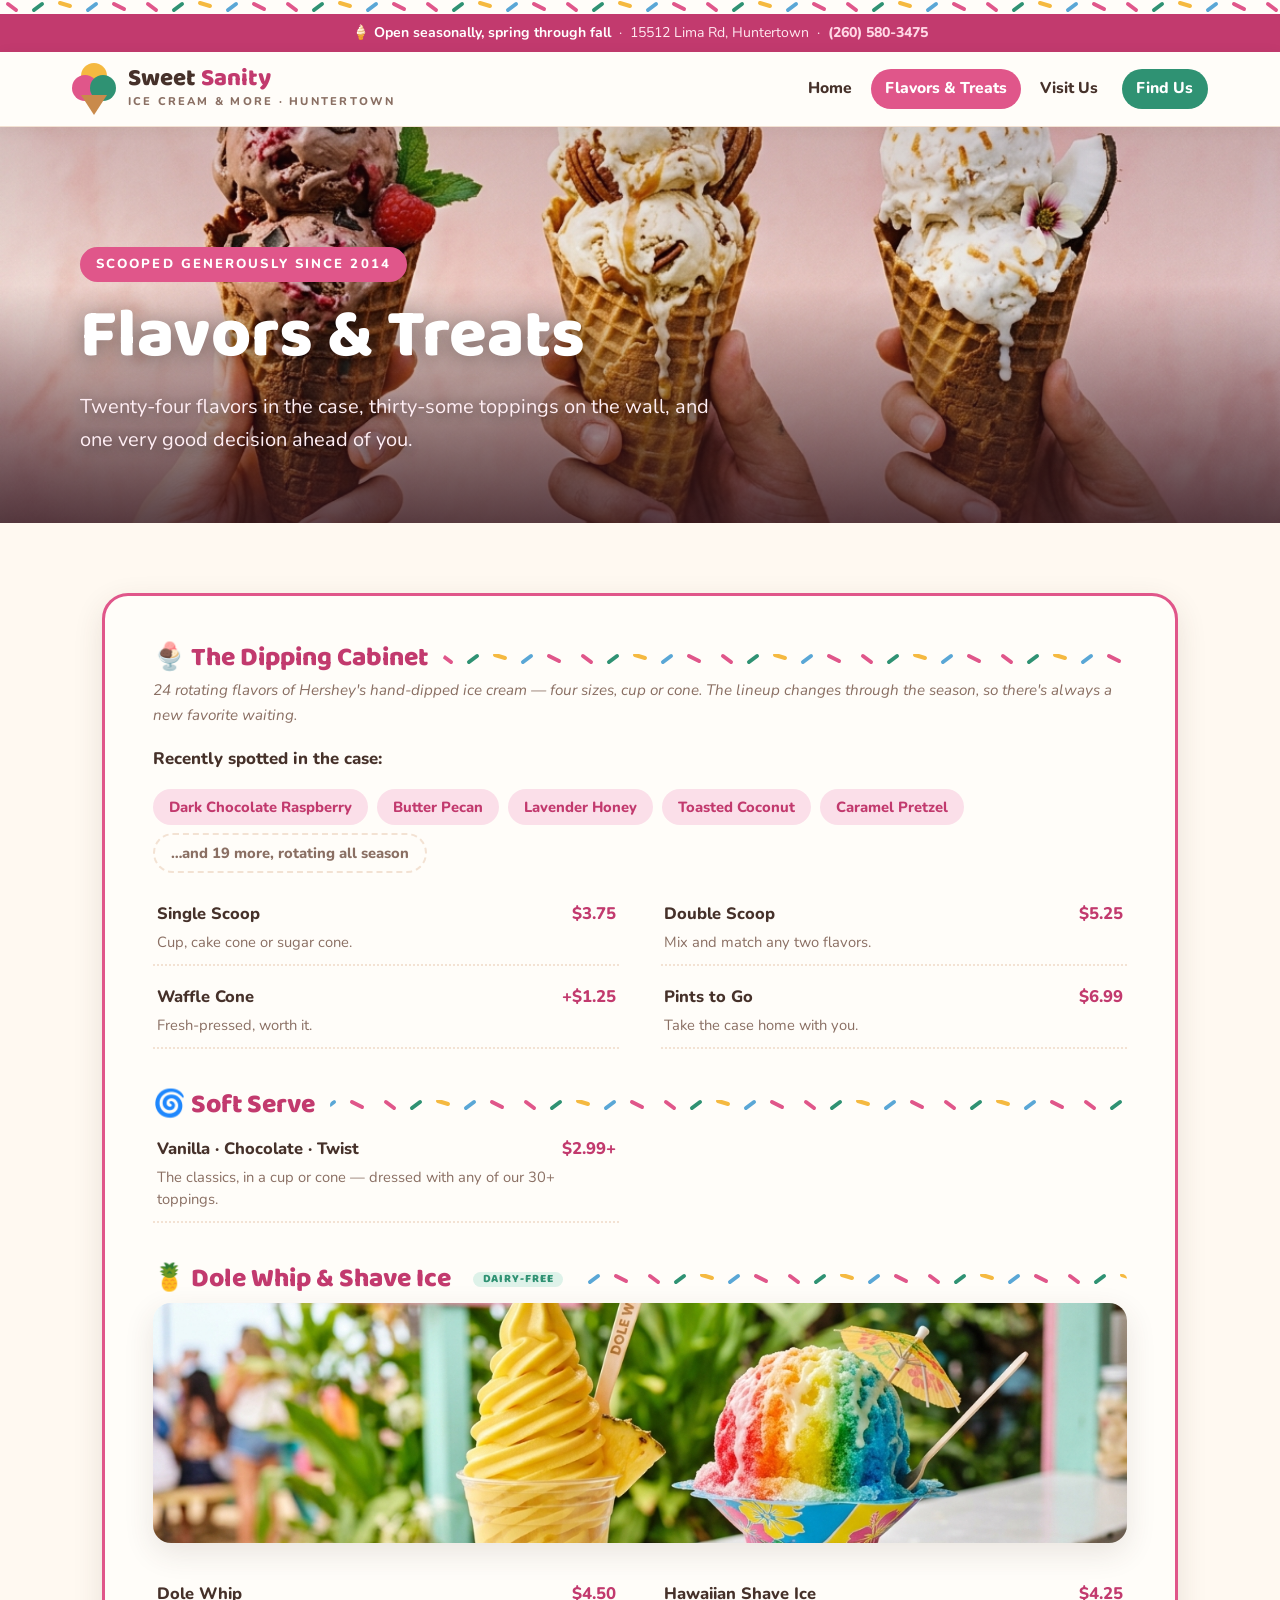
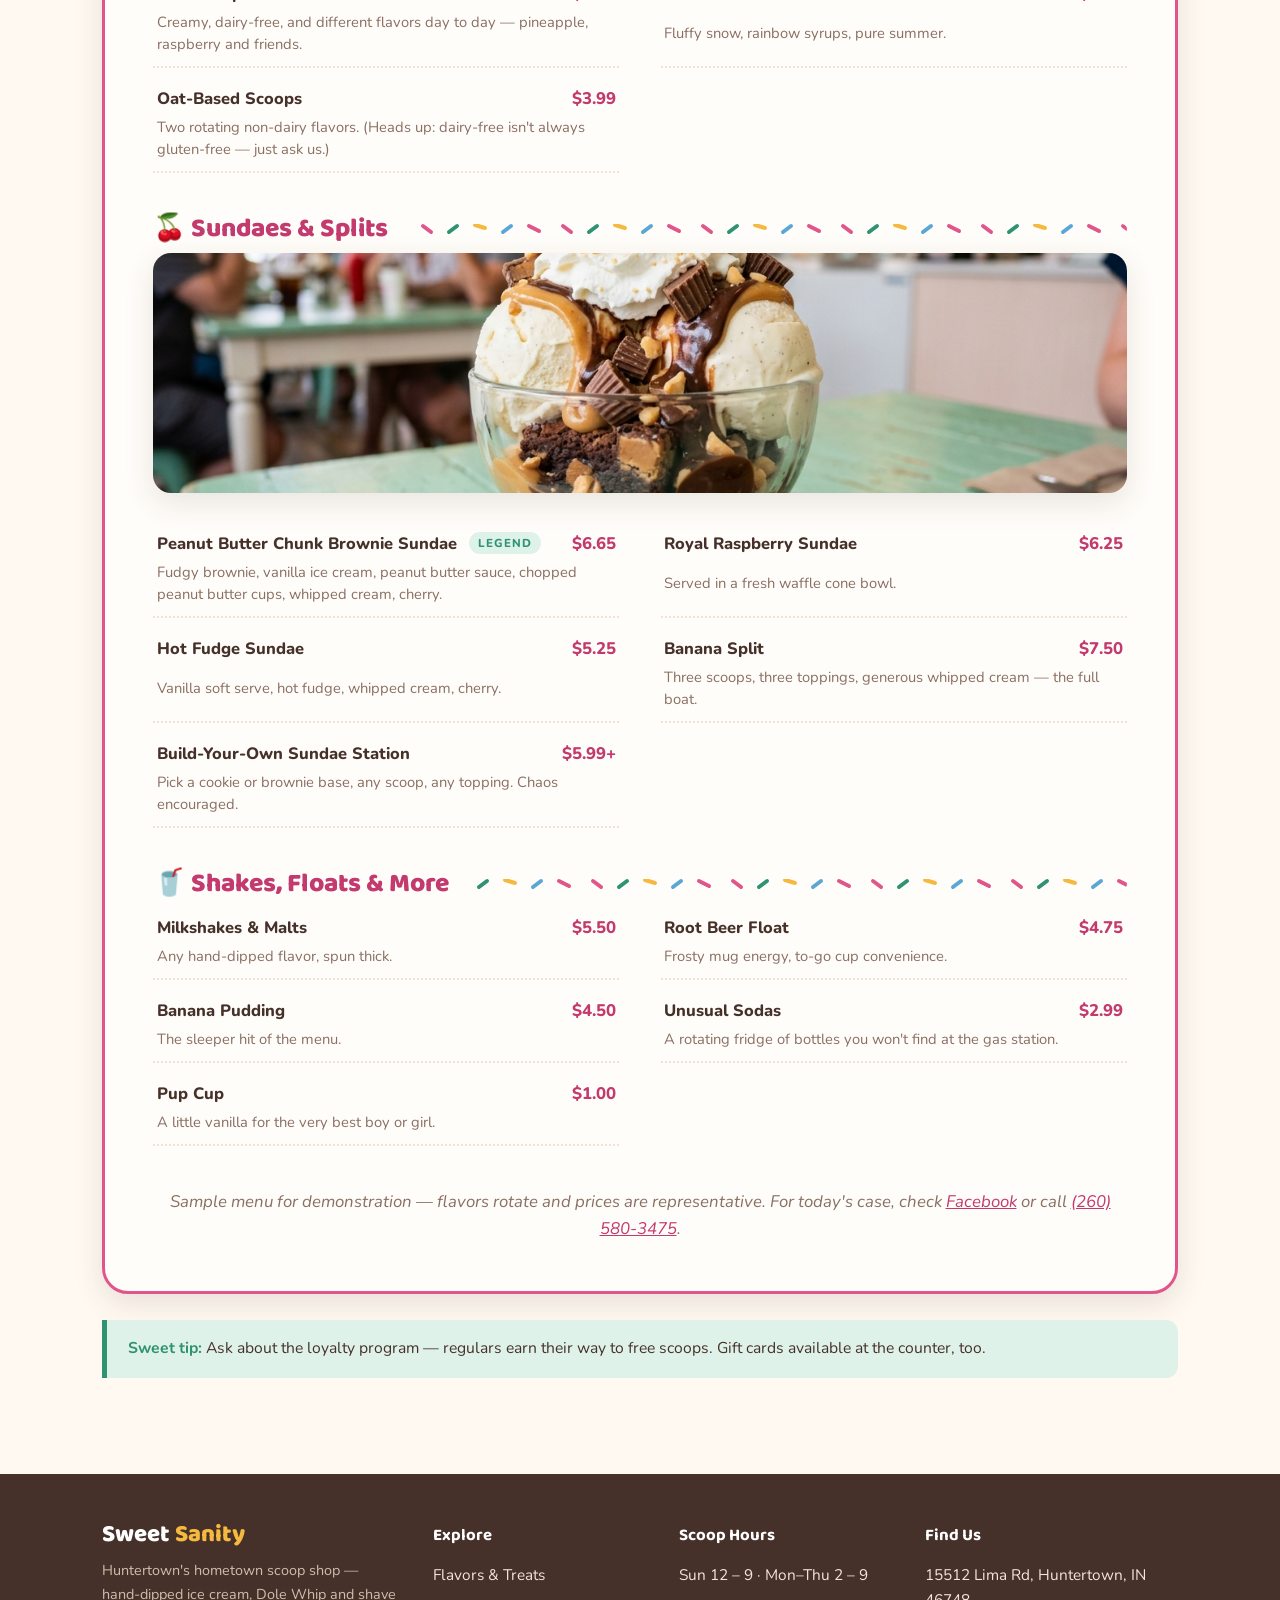
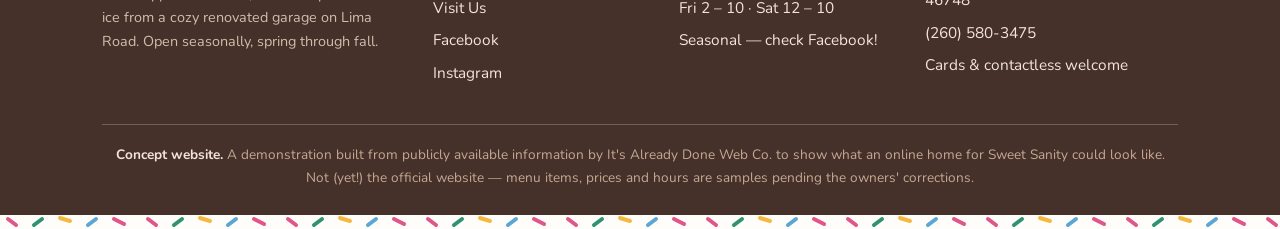
==== menu.html @ e62931eb "v1: Sweet Sanity Ice Cream concept site (spec build #2) Three-page playful parlor site built from pu" ====
<!DOCTYPE html>
<html lang="en">
<head>
<meta charset="UTF-8">
<meta name="viewport" content="width=device-width, initial-scale=1.0">
<title>Flavors &amp; Treats — Sweet Sanity Ice Cream · Huntertown, IN</title>
<meta name="description" content="24 rotating Hershey's hand-dipped flavors, soft serve, dairy-free Dole Whip, Hawaiian shave ice, sundaes, splits, shakes and floats at Sweet Sanity in Huntertown.">
<link rel="icon" href="data:image/svg+xml,<svg xmlns='http://www.w3.org/2000/svg' viewBox='0 0 100 100'><circle cx='35' cy='38' r='20' fill='%23e0568a'/><circle cx='65' cy='38' r='20' fill='%232f9273'/><circle cx='50' cy='24' r='20' fill='%23f5b940'/><path d='M28 55 L50 95 L72 55 Z' fill='%23c98a4b'/></svg>">
<link rel="stylesheet" href="css/style.css">
</head>
<body>

<div class="sprinkles"></div>
<div class="topbar">🍦 <strong>Open seasonally, spring through fall</strong> &nbsp;·&nbsp; 15512 Lima Rd, Huntertown &nbsp;·&nbsp; <a href="tel:+12605803475">(260) 580-3475</a></div>

<header class="site">
  <div class="nav-row">
    <a class="brand" href="index.html">
      <span class="scoops"><span class="s3"></span><span class="s1"></span><span class="s2"></span></span>
      <span>
        <span class="brand-name">Sweet <span>Sanity</span></span>
        <span class="brand-tag">Ice Cream &amp; More · Huntertown</span>
      </span>
    </a>
    <nav class="main">
      <a href="index.html">Home</a>
      <a href="menu.html" class="active">Flavors &amp; Treats</a>
      <a href="visit.html">Visit Us</a>
      <a href="visit.html" class="cta">Find Us</a>
    </nav>
  </div>
</header>

<section class="hero hero--page">
  <img class="hero-bg" src="assets/cones.png" alt="Waffle cones with generous scoops of hand-dipped ice cream">
  <div class="wrap hero-inner">
    <span class="kicker">Scooped generously since 2014</span>
    <h1>Flavors &amp; Treats</h1>
    <p class="lede">Twenty-four flavors in the case, thirty-some toppings on the wall, and one very good decision ahead of you.</p>
  </div>
</section>

<section class="block">
  <div class="wrap">
    <div class="menu-board">

      <div class="menu-section" id="dipped">
        <h3>🍨 The Dipping Cabinet</h3>
        <p class="note">24 rotating flavors of Hershey's hand-dipped ice cream — four sizes, cup or cone. The lineup changes through the season, so there's always a new favorite waiting.</p>
        <p style="font-weight:800; margin-top:0.6rem">Recently spotted in the case:</p>
        <div class="chips">
          <span>Dark Chocolate Raspberry</span>
          <span>Butter Pecan</span>
          <span>Lavender Honey</span>
          <span>Toasted Coconut</span>
          <span>Caramel Pretzel</span>
          <span class="more">…and 19 more, rotating all season</span>
        </div>
        <div class="menu-items" style="margin-top:1rem">
          <div class="mi"><span class="n">Single Scoop</span><span class="p">$3.75</span><span class="d">Cup, cake cone or sugar cone.</span></div>
          <div class="mi"><span class="n">Double Scoop</span><span class="p">$5.25</span><span class="d">Mix and match any two flavors.</span></div>
          <div class="mi"><span class="n">Waffle Cone</span><span class="p">+$1.25</span><span class="d">Fresh-pressed, worth it.</span></div>
          <div class="mi"><span class="n">Pints to Go</span><span class="p">$6.99</span><span class="d">Take the case home with you.</span></div>
        </div>
      </div>

      <div class="menu-section" id="softserve">
        <h3>🌀 Soft Serve</h3>
        <div class="menu-items">
          <div class="mi"><span class="n">Vanilla · Chocolate · Twist</span><span class="p">$2.99+</span><span class="d">The classics, in a cup or cone — dressed with any of our 30+ toppings.</span></div>
        </div>
      </div>

      <div class="menu-section" id="dolewhip">
        <h3>🍍 Dole Whip &amp; Shave Ice <span class="pill">Dairy-free</span></h3>
        <div class="menu-photo"><img src="assets/dolewhip.png" alt="Pineapple Dole Whip and rainbow Hawaiian shave ice"></div>
        <div class="menu-items">
          <div class="mi"><span class="n">Dole Whip</span><span class="p">$4.50</span><span class="d">Creamy, dairy-free, and different flavors day to day — pineapple, raspberry and friends.</span></div>
          <div class="mi"><span class="n">Hawaiian Shave Ice</span><span class="p">$4.25</span><span class="d">Fluffy snow, rainbow syrups, pure summer.</span></div>
          <div class="mi"><span class="n">Oat-Based Scoops</span><span class="p">$3.99</span><span class="d">Two rotating non-dairy flavors. (Heads up: dairy-free isn't always gluten-free — just ask us.)</span></div>
        </div>
      </div>

      <div class="menu-section" id="sundaes">
        <h3>🍒 Sundaes &amp; Splits</h3>
        <div class="menu-photo"><img src="assets/sundae.png" alt="Peanut butter chunk brownie sundae with whipped cream and cherry"></div>
        <div class="menu-items">
          <div class="mi"><span class="n">Peanut Butter Chunk Brownie Sundae <span class="pill">Legend</span></span><span class="p">$6.65</span><span class="d">Fudgy brownie, vanilla ice cream, peanut butter sauce, chopped peanut butter cups, whipped cream, cherry.</span></div>
          <div class="mi"><span class="n">Royal Raspberry Sundae</span><span class="p">$6.25</span><span class="d">Served in a fresh waffle cone bowl.</span></div>
          <div class="mi"><span class="n">Hot Fudge Sundae</span><span class="p">$5.25</span><span class="d">Vanilla soft serve, hot fudge, whipped cream, cherry.</span></div>
          <div class="mi"><span class="n">Banana Split</span><span class="p">$7.50</span><span class="d">Three scoops, three toppings, generous whipped cream — the full boat.</span></div>
          <div class="mi"><span class="n">Build-Your-Own Sundae Station</span><span class="p">$5.99+</span><span class="d">Pick a cookie or brownie base, any scoop, any topping. Chaos encouraged.</span></div>
        </div>
      </div>

      <div class="menu-section" id="more">
        <h3>🥤 Shakes, Floats &amp; More</h3>
        <div class="menu-items">
          <div class="mi"><span class="n">Milkshakes &amp; Malts</span><span class="p">$5.50</span><span class="d">Any hand-dipped flavor, spun thick.</span></div>
          <div class="mi"><span class="n">Root Beer Float</span><span class="p">$4.75</span><span class="d">Frosty mug energy, to-go cup convenience.</span></div>
          <div class="mi"><span class="n">Banana Pudding</span><span class="p">$4.50</span><span class="d">The sleeper hit of the menu.</span></div>
          <div class="mi"><span class="n">Unusual Sodas</span><span class="p">$2.99</span><span class="d">A rotating fridge of bottles you won't find at the gas station.</span></div>
          <div class="mi"><span class="n">Pup Cup</span><span class="p">$1.00</span><span class="d">A little vanilla for the very best boy or girl.</span></div>
        </div>
      </div>

      <p style="text-align:center; color:var(--muted); font-style:italic; margin-top:2rem">Sample menu for demonstration — flavors rotate and prices are representative. For today's case, check <a href="https://www.facebook.com/p/Sweet-Sanity-Ice-Cream-and-More-61554289288531/" target="_blank" rel="noopener">Facebook</a> or call <a href="tel:+12605803475">(260) 580-3475</a>.</p>
    </div>

    <div class="tip">
      <strong>Sweet tip:</strong> Ask about the loyalty program — regulars earn their way to free scoops. Gift cards available at the counter, too.
    </div>
  </div>
</section>

<footer class="site">
  <div class="wrap">
    <div class="cols">
      <div>
        <span class="brand-name">Sweet <span style="color:#f5b940">Sanity</span></span>
        <p class="small">Huntertown's hometown scoop shop — hand-dipped ice cream, Dole Whip and shave ice from a cozy renovated garage on Lima Road. Open seasonally, spring through fall.</p>
      </div>
      <div>
        <h4>Explore</h4>
        <ul>
          <li><a href="menu.html">Flavors &amp; Treats</a></li>
          <li><a href="visit.html">Visit Us</a></li>
          <li><a href="https://www.facebook.com/p/Sweet-Sanity-Ice-Cream-and-More-61554289288531/" target="_blank" rel="noopener">Facebook</a></li>
          <li><a href="https://www.instagram.com/_sweet_sanity/" target="_blank" rel="noopener">Instagram</a></li>
        </ul>
      </div>
      <div>
        <h4>Scoop Hours</h4>
        <ul>
          <li>Sun 12 – 9 · Mon–Thu 2 – 9</li>
          <li>Fri 2 – 10 · Sat 12 – 10</li>
          <li>Seasonal — check Facebook!</li>
        </ul>
      </div>
      <div>
        <h4>Find Us</h4>
        <ul>
          <li>15512 Lima Rd, Huntertown, IN 46748</li>
          <li><a href="tel:+12605803475">(260) 580-3475</a></li>
          <li>Cards &amp; contactless welcome</li>
        </ul>
      </div>
    </div>
    <div class="footnote">
      <strong>Concept website.</strong> A demonstration built from publicly available information by It's Already Done Web Co. to show what an online home for Sweet Sanity could look like. Not (yet!) the official website — menu items, prices and hours are samples pending the owners' corrections.
    </div>
  </div>
</footer>
<div class="sprinkles"></div>

</body>
</html>
---- css/style.css ----
/* ============================================================
   Sweet Sanity Ice Cream — playful hometown scoop shop
   Cream · strawberry pink · mint · chocolate — their real
   pink/green/white parlor colors. Signature motif: sprinkles.
   ============================================================ */

@import url('https://fonts.googleapis.com/css2?family=Baloo+2:wght@500;600;700;800&family=Nunito:ital,wght@0,400;0,600;0,700;0,800;1,400&display=swap');

:root {
  --cream: #fff9f1;
  --cream-deep: #fdf1e3;
  --panel: #fffdf9;
  --line: #f3e2d3;
  --pink: #e0568a;
  --pink-deep: #c23a6e;
  --pink-soft: #fbdfe9;
  --mint: #2f9273;
  --mint-soft: #def2e9;
  --choc: #46312a;
  --muted: #8a6f63;
  --sun: #f5b940;
  --sky: #5aa7d6;
  --radius: 18px;
  --shadow: 0 10px 30px rgba(70, 49, 42, 0.12);
}

* { margin: 0; padding: 0; box-sizing: border-box; }
html { scroll-behavior: smooth; }

body {
  overflow-x: hidden;
  background: var(--cream);
  color: var(--choc);
  font-family: 'Nunito', system-ui, sans-serif;
  font-size: 1.05rem;
  line-height: 1.65;
}

img { max-width: 100%; display: block; }
::selection { background: var(--pink); color: #fff; }

h1, h2, h3 { font-family: 'Baloo 2', system-ui, sans-serif; line-height: 1.08; }

.wrap { max-width: 1120px; margin: 0 auto; padding: 0 1.4rem; }
a { color: var(--pink-deep); }

/* ---------- sprinkles divider ---------- */
.sprinkles {
  height: 14px;
  background-image: url("data:image/svg+xml,%3Csvg xmlns='http://www.w3.org/2000/svg' width='140' height='14'%3E%3Cg stroke-linecap='round' stroke-width='4'%3E%3Cline x1='8' y1='4' x2='16' y2='10' stroke='%23e0568a'/%3E%3Cline x1='34' y1='10' x2='42' y2='4' stroke='%232f9273'/%3E%3Cline x1='60' y1='3' x2='70' y2='6' stroke='%23f5b940'/%3E%3Cline x1='88' y1='10' x2='96' y2='4' stroke='%235aa7d6'/%3E%3Cline x1='114' y1='4' x2='124' y2='9' stroke='%23e0568a'/%3E%3C/g%3E%3C/svg%3E");
  background-repeat: repeat-x;
  background-color: var(--panel);
}

/* ---------- topbar & header ---------- */
.topbar {
  background: var(--pink-deep);
  color: #ffe9f1;
  font-size: 0.88rem;
  text-align: center;
  padding: 0.45rem 1rem;
}
.topbar strong { color: #fff; }
.topbar a { color: #ffd7e5; font-weight: 800; text-decoration: none; }

header.site {
  background: var(--panel);
  border-bottom: 1px solid var(--line);
  position: sticky; top: 0; z-index: 50;
  box-shadow: 0 2px 14px rgba(70,49,42,0.06);
}
.nav-row {
  display: flex; align-items: center; justify-content: space-between;
  gap: 1rem; padding: 0.7rem 1.4rem; max-width: 1180px; margin: 0 auto; flex-wrap: wrap;
}
.brand { text-decoration: none; display: flex; align-items: center; gap: 0.7rem; }
.scoops { width: 44px; height: 52px; position: relative; flex-shrink: 0; }
.scoops span { position: absolute; width: 26px; height: 26px; border-radius: 50%; }
.scoops .s1 { background: var(--pink); left: 0; top: 12px; }
.scoops .s2 { background: var(--mint); right: 0; top: 12px; }
.scoops .s3 { background: var(--sun); left: 9px; top: 0; }
.scoops::after {
  content: ""; position: absolute; left: 50%; transform: translateX(-50%);
  bottom: 0; width: 0; height: 0;
  border-left: 13px solid transparent; border-right: 13px solid transparent;
  border-top: 20px solid #c98a4b;
}
.brand-name {
  font-family: 'Baloo 2', sans-serif; font-weight: 800;
  font-size: 1.5rem; color: var(--choc); line-height: 1;
}
.brand-name span { color: var(--pink-deep); }
.brand-tag {
  display: block; font-family: 'Nunito', sans-serif;
  font-size: 0.7rem; font-weight: 800; letter-spacing: 0.2em;
  text-transform: uppercase; color: var(--muted);
}
nav.main { display: flex; align-items: center; gap: 0.25rem; flex-wrap: wrap; }
nav.main a {
  text-decoration: none; color: var(--choc); font-weight: 800; font-size: 0.98rem;
  padding: 0.45rem 0.9rem; border-radius: 999px; transition: background 0.15s, color 0.15s;
}
nav.main a:hover { background: var(--pink-soft); color: var(--pink-deep); }
nav.main a.active { background: var(--pink); color: #fff; }
nav.main a.cta { background: var(--mint); color: #fff; margin-left: 0.35rem; }
nav.main a.cta:hover { background: #23745a; color: #fff; }

/* ---------- hero ---------- */
.hero {
  position: relative; min-height: 74vh;
  display: flex; align-items: flex-end;
  color: #fff; isolation: isolate; overflow: hidden;
}
.hero-bg { position: absolute; inset: 0; width: 100%; height: 100%; object-fit: cover; z-index: -2; }
.hero::after {
  content: ""; position: absolute; inset: 0; z-index: -1;
  background: linear-gradient(180deg, rgba(60,25,35,0.18) 0%, rgba(60,25,35,0.05) 40%, rgba(45,18,26,0.78) 100%);
}
.hero-inner { padding: 5.5rem 0 3.2rem; width: 100%; }
.hero .kicker {
  display: inline-block; background: var(--pink);
  color: #fff; font-weight: 800; font-size: 0.82rem;
  letter-spacing: 0.16em; text-transform: uppercase;
  padding: 0.4rem 1rem; border-radius: 999px; margin-bottom: 1.1rem;
}
.hero h1 {
  color: #fff; font-size: clamp(2.5rem, 5.6vw, 4.3rem); font-weight: 800;
  max-width: 15ch; text-shadow: 0 3px 22px rgba(0,0,0,0.4);
}
.hero p.lede {
  max-width: 54ch; margin: 1rem 0 1.8rem;
  font-size: clamp(1.05rem, 1.7vw, 1.25rem);
  color: #ffeef4; text-shadow: 0 2px 12px rgba(0,0,0,0.45);
}
.hero .btns { display: flex; gap: 0.8rem; flex-wrap: wrap; margin-bottom: 1rem; }
.hero--page { min-height: 44vh; }
.hero--page .hero-inner { padding: 4rem 0 2.4rem; }

/* ---------- buttons ---------- */
.btn {
  display: inline-block; text-decoration: none; font-weight: 800;
  font-family: 'Baloo 2', sans-serif; font-size: 1.02rem;
  padding: 0.8rem 1.7rem; border-radius: 999px;
  transition: transform 0.12s, box-shadow 0.12s, background 0.15s;
}
.btn:hover { transform: translateY(-2px) rotate(-1deg); box-shadow: 0 10px 24px rgba(0,0,0,0.2); }
.btn-pink { background: var(--pink); color: #fff; }
.btn-pink:hover { background: var(--pink-deep); }
.btn-mint { background: var(--mint); color: #fff; }
.btn-mint:hover { background: #23745a; }
.btn-cream { background: #fffdf9; color: var(--pink-deep); }
.btn-outline { background: transparent; color: #fff; border: 2px solid rgba(255,255,255,0.75); }
.btn-outline:hover { background: rgba(255,255,255,0.15); }

/* ---------- info strip ---------- */
.info-strip { background: var(--choc); color: #f3e4d8; }
.info-strip .wrap {
  display: grid; grid-template-columns: repeat(auto-fit, minmax(230px, 1fr));
  gap: 0.5rem 2rem; padding: 1.1rem 1.4rem;
}
.info-strip .cell { display: flex; align-items: center; gap: 0.75rem; font-size: 0.97rem; }
.info-strip .cell strong { display: block; font-size: 0.78rem; letter-spacing: 0.16em; text-transform: uppercase; color: var(--sun); }
.info-strip a { color: #f3e4d8; text-decoration: none; }
.info-strip a:hover { color: #fff; text-decoration: underline; }
.info-ico { font-size: 1.5rem; line-height: 1; }

/* ---------- sections ---------- */
section.block { padding: 4.4rem 0; }
section.block--deep { background: var(--cream-deep); }
section.block--white { background: var(--panel); }
.eyebrow {
  font-weight: 800; font-size: 0.82rem; letter-spacing: 0.22em;
  text-transform: uppercase; color: var(--pink-deep); margin-bottom: 0.5rem;
}
.block h2 { font-size: clamp(1.9rem, 3.6vw, 2.7rem); font-weight: 800; margin-bottom: 0.6rem; }
.block .sub { color: var(--muted); max-width: 62ch; margin-bottom: 2.2rem; font-size: 1.08rem; }
.center { text-align: center; }
.center .sub { margin-left: auto; margin-right: auto; }

/* ---------- cards ---------- */
.grid { display: grid; gap: 1.6rem; }
.grid-2 { grid-template-columns: repeat(auto-fit, minmax(300px, 1fr)); }
.grid-3 { grid-template-columns: repeat(auto-fit, minmax(260px, 1fr)); }
.grid-4 { grid-template-columns: repeat(auto-fit, minmax(230px, 1fr)); }
.card {
  background: var(--panel); border-radius: var(--radius); overflow: hidden;
  box-shadow: var(--shadow); display: flex; flex-direction: column;
  transition: transform 0.18s, box-shadow 0.18s;
  border: 1px solid var(--line);
}
.card:hover { transform: translateY(-5px) rotate(-0.4deg); box-shadow: 0 16px 40px rgba(70,49,42,0.18); }
.card img { height: 210px; width: 100%; object-fit: cover; }
.card .pad { padding: 1.2rem 1.3rem 1.4rem; flex: 1; }
.card h3 { font-size: 1.35rem; font-weight: 700; margin-bottom: 0.35rem; }
.card p { color: var(--muted); font-size: 0.96rem; }

/* ---------- split ---------- */
.split { display: grid; grid-template-columns: 1.05fr 1fr; gap: 3rem; align-items: center; }
.split.rev { grid-template-columns: 1fr 1.05fr; }
.split-img {
  border-radius: var(--radius); overflow: hidden; box-shadow: var(--shadow);
  border: 10px solid #fff; outline: 1px solid var(--line); transform: rotate(-1.2deg);
}
.split.rev .split-img { transform: rotate(1.2deg); }
.split-img img { width: 100%; height: 100%; object-fit: cover; }
@media (max-width: 840px) { .split, .split.rev { grid-template-columns: 1fr; gap: 1.8rem; } }

ul.checks { list-style: none; margin-top: 1rem; }
ul.checks li { padding-left: 2rem; position: relative; margin-bottom: 0.65rem; }
ul.checks li::before { content: "🍒"; position: absolute; left: 0; top: 0; font-size: 0.95rem; }

/* ---------- reviews ---------- */
.review {
  background: var(--panel); border-radius: var(--radius); box-shadow: var(--shadow);
  padding: 1.8rem 1.7rem 1.5rem; position: relative; border: 1px solid var(--line);
}
.review::before {
  content: "\201C"; font-family: 'Baloo 2', sans-serif; font-size: 4.2rem;
  color: var(--pink-soft); position: absolute; top: 0.3rem; left: 1.1rem; line-height: 1;
}
.review p { position: relative; font-size: 1rem; margin-bottom: 1rem; padding-top: 0.9rem; }
.review .who { font-weight: 800; color: var(--pink-deep); font-size: 0.92rem; }
.review .stars { color: var(--sun); letter-spacing: 0.12em; margin-bottom: 0.2rem; }

/* ---------- flavor chips ---------- */
.chips { display: flex; flex-wrap: wrap; gap: 0.55rem; margin: 1rem 0 0.4rem; }
.chips span {
  background: var(--pink-soft); color: var(--pink-deep);
  border-radius: 999px; font-weight: 800; font-size: 0.92rem;
  padding: 0.35rem 1rem;
}
.chips span.mint { background: var(--mint-soft); color: var(--mint); }
.chips span.more { background: transparent; border: 2px dashed var(--line); color: var(--muted); }

/* ---------- menu board ---------- */
.menu-board {
  background: var(--panel);
  border: 3px solid var(--pink);
  border-radius: 26px;
  box-shadow: var(--shadow);
  padding: clamp(1.4rem, 4vw, 3rem);
}
.menu-section { margin-bottom: 2.6rem; }
.menu-section:last-child { margin-bottom: 0; }
.menu-section > h3 {
  font-size: 1.65rem; font-weight: 800; color: var(--pink-deep);
  display: flex; align-items: center; gap: 0.9rem; margin-bottom: 0.3rem;
}
.menu-section > h3::after {
  content: ""; flex: 1; height: 10px; border-radius: 6px;
  background-image: url("data:image/svg+xml,%3Csvg xmlns='http://www.w3.org/2000/svg' width='140' height='14'%3E%3Cg stroke-linecap='round' stroke-width='4'%3E%3Cline x1='8' y1='4' x2='16' y2='10' stroke='%23e0568a'/%3E%3Cline x1='34' y1='10' x2='42' y2='4' stroke='%232f9273'/%3E%3Cline x1='60' y1='3' x2='70' y2='6' stroke='%23f5b940'/%3E%3Cline x1='88' y1='10' x2='96' y2='4' stroke='%235aa7d6'/%3E%3Cline x1='114' y1='4' x2='124' y2='9' stroke='%23e0568a'/%3E%3C/g%3E%3C/svg%3E");
  background-repeat: repeat-x; background-position: center;
}
.menu-section .note { color: var(--muted); font-size: 0.95rem; font-style: italic; margin-bottom: 1.1rem; }
.menu-items { display: grid; grid-template-columns: 1fr 1fr; gap: 0.35rem 2.6rem; }
@media (max-width: 760px) { .menu-items { grid-template-columns: 1fr; } }
.mi {
  display: grid; grid-template-columns: 1fr auto; gap: 0.2rem 1rem;
  padding: 0.7rem 0.2rem; border-bottom: 2px dotted var(--line);
}
.mi .n { font-weight: 800; font-size: 1.03rem; }
.mi .p { font-weight: 800; color: var(--pink-deep); white-space: nowrap; }
.mi .d { grid-column: 1 / -1; color: var(--muted); font-size: 0.92rem; line-height: 1.5; }
.pill {
  display: inline-block; background: var(--mint-soft); color: var(--mint);
  font-size: 0.72rem; font-weight: 800; letter-spacing: 0.08em; text-transform: uppercase;
  border-radius: 999px; padding: 0.1rem 0.6rem; margin-left: 0.45rem; vertical-align: 2px;
}
.menu-photo { border-radius: var(--radius); overflow: hidden; box-shadow: var(--shadow); margin: 0.6rem 0 1.6rem; }
.menu-photo img { width: 100%; height: 240px; object-fit: cover; }

/* ---------- banner ---------- */
.banner {
  position: relative; color: #fff; isolation: isolate; overflow: hidden;
  border-radius: var(--radius);
}
.banner img.bg { position: absolute; inset: 0; width: 100%; height: 100%; object-fit: cover; z-index: -2; }
.banner::after {
  content: ""; position: absolute; inset: 0; z-index: -1;
  background: linear-gradient(90deg, rgba(50,20,30,0.82) 0%, rgba(50,20,30,0.42) 60%, rgba(50,20,30,0.18) 100%);
}
.banner .pad { padding: 3.2rem 2.6rem; max-width: 62%; }
.banner h2 { color: #fff; font-size: clamp(1.7rem, 3vw, 2.4rem); margin-bottom: 0.7rem; }
.banner p { color: #ffe3ec; margin-bottom: 1.5rem; }
@media (max-width: 720px) { .banner .pad { max-width: 100%; padding: 2.4rem 1.6rem; } }

/* ---------- hours table ---------- */
table.hours { width: 100%; border-collapse: collapse; }
table.hours td { padding: 0.7rem 0.4rem; border-bottom: 2px dotted var(--line); font-size: 1.02rem; }
table.hours td:last-child { text-align: right; font-weight: 800; }
table.hours tr.today td { color: var(--pink-deep); font-weight: 800; }

.map-frame {
  border-radius: var(--radius); overflow: hidden; box-shadow: var(--shadow);
  border: 10px solid #fff; outline: 1px solid var(--line);
}
.map-frame iframe { display: block; width: 100%; height: 400px; border: 0; }

.tip {
  background: var(--mint-soft); border-left: 5px solid var(--mint);
  border-radius: 0 12px 12px 0; padding: 1rem 1.3rem;
  font-size: 0.98rem; margin: 1.6rem 0;
}
.tip strong { color: var(--mint); }

/* ---------- footer ---------- */
footer.site { background: var(--choc); color: #f3e4d8; }
footer.site .cols {
  display: grid; grid-template-columns: 1.4fr 1fr 1fr 1.2fr;
  gap: 2.2rem; padding: 3rem 0 2rem;
}
@media (max-width: 860px) { footer.site .cols { grid-template-columns: 1fr 1fr; } }
@media (max-width: 540px) { footer.site .cols { grid-template-columns: 1fr; } }
footer.site h4 { font-family: 'Baloo 2', sans-serif; color: #fff; font-size: 1.05rem; margin-bottom: 0.8rem; }
footer.site a { color: #f3e4d8; text-decoration: none; }
footer.site a:hover { color: #fff; text-decoration: underline; }
footer.site ul { list-style: none; }
footer.site li { margin-bottom: 0.45rem; font-size: 0.96rem; }
footer.site .brand-name { color: #fff; }
footer.site p.small { font-size: 0.9rem; color: #d3bcab; margin-top: 0.6rem; }
.footnote {
  border-top: 1px solid rgba(243,228,216,0.25);
  padding: 1.2rem 0 1.6rem; font-size: 0.85rem; color: #c4a893; text-align: center;
}
.footnote strong { color: #f3e4d8; }

@media (max-width: 640px) {
  .hero { min-height: 62vh; }
  nav.main { justify-content: center; width: 100%; }
  .nav-row { justify-content: center; }
}
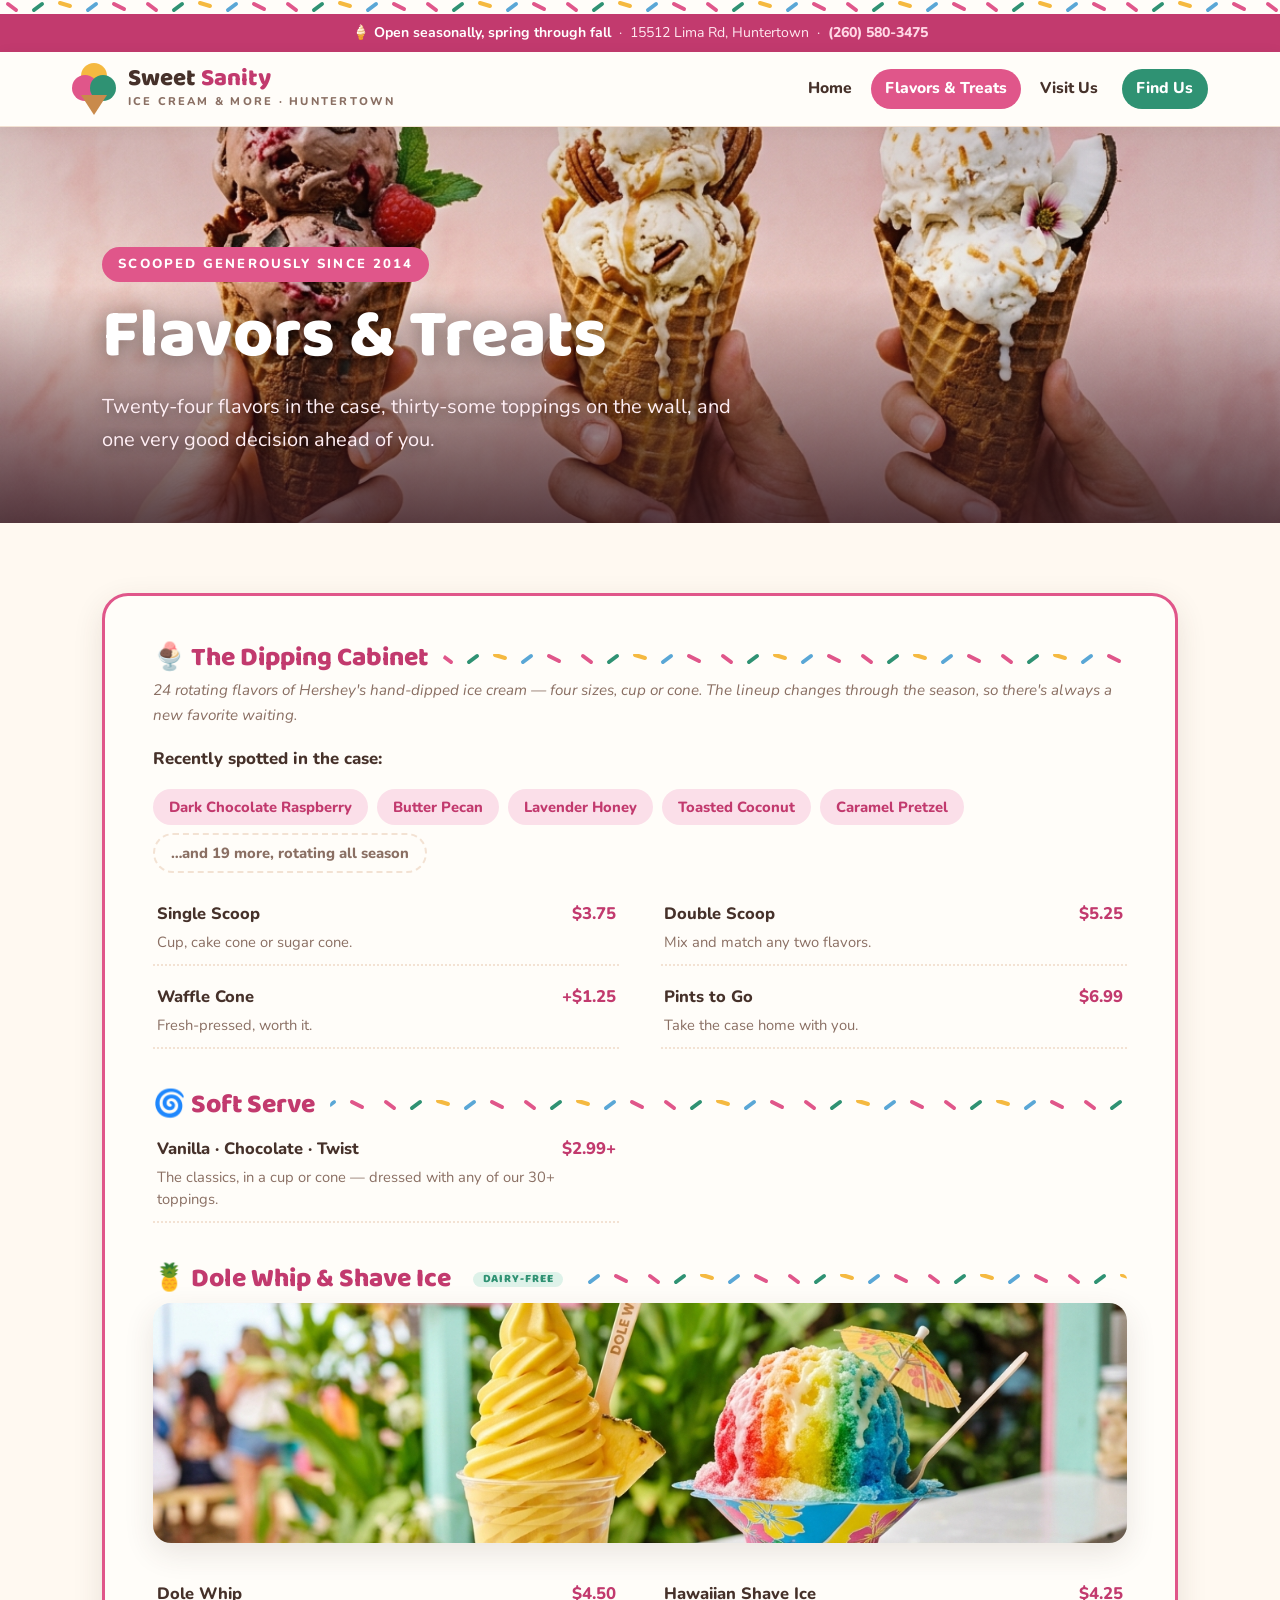
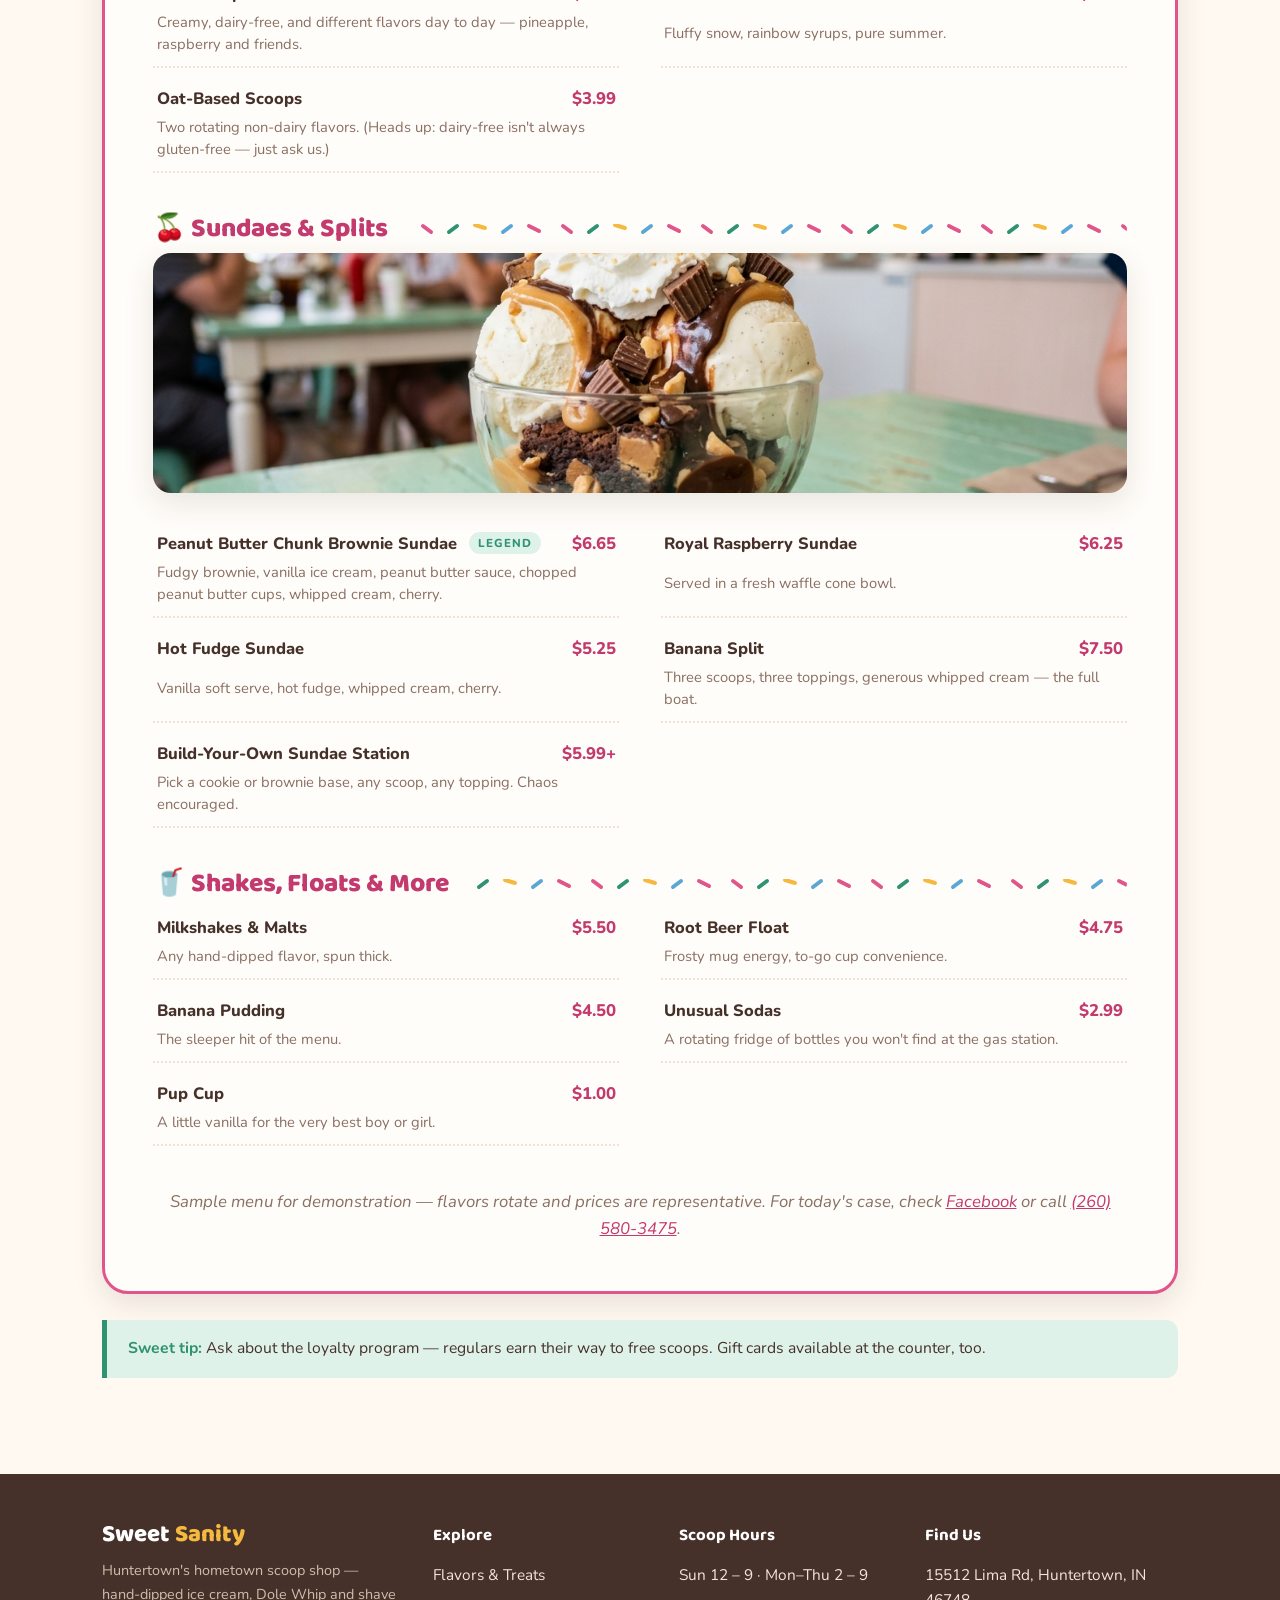
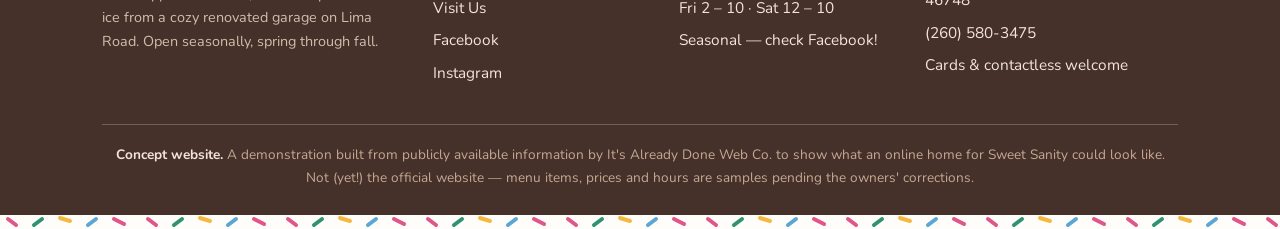
==== commit c8e44752: "Add privacy-friendly analytics (GoatCounter, no cookies, host+path only) Co-Authored-By: Claude Fabl" ====
--- a/menu.html
+++ b/menu.html
@@ -153,5 +153,10 @@
 </footer>
 <div class="sprinkles"></div>
 
+<script>
+  // Privacy-friendly analytics (GoatCounter) - no cookies, records host+path only
+  window.goatcounter = { path: function(p) { return location.host + p; } };
+</script>
+<script data-goatcounter="https://alreadydone.goatcounter.com/count" async src="//gc.zgo.at/count.js"></script>
 </body>
 </html>
--- a/css/style.css
+++ b/css/style.css
@@ -116,7 +116,7 @@
   content: ""; position: absolute; inset: 0; z-index: -1;
   background: linear-gradient(180deg, rgba(60,25,35,0.18) 0%, rgba(60,25,35,0.05) 40%, rgba(45,18,26,0.78) 100%);
 }
-.hero-inner { padding: 5.5rem 0 3.2rem; width: 100%; }
+.hero-inner { padding-top: 5.5rem; padding-bottom: 3.2rem; width: 100%; }
 .hero .kicker {
   display: inline-block; background: var(--pink);
   color: #fff; font-weight: 800; font-size: 0.82rem;
@@ -134,7 +134,7 @@
 }
 .hero .btns { display: flex; gap: 0.8rem; flex-wrap: wrap; margin-bottom: 1rem; }
 .hero--page { min-height: 44vh; }
-.hero--page .hero-inner { padding: 4rem 0 2.4rem; }
+.hero--page .hero-inner { padding-top: 4rem; padding-bottom: 2.4rem; }
 
 /* ---------- buttons ---------- */
 .btn {
